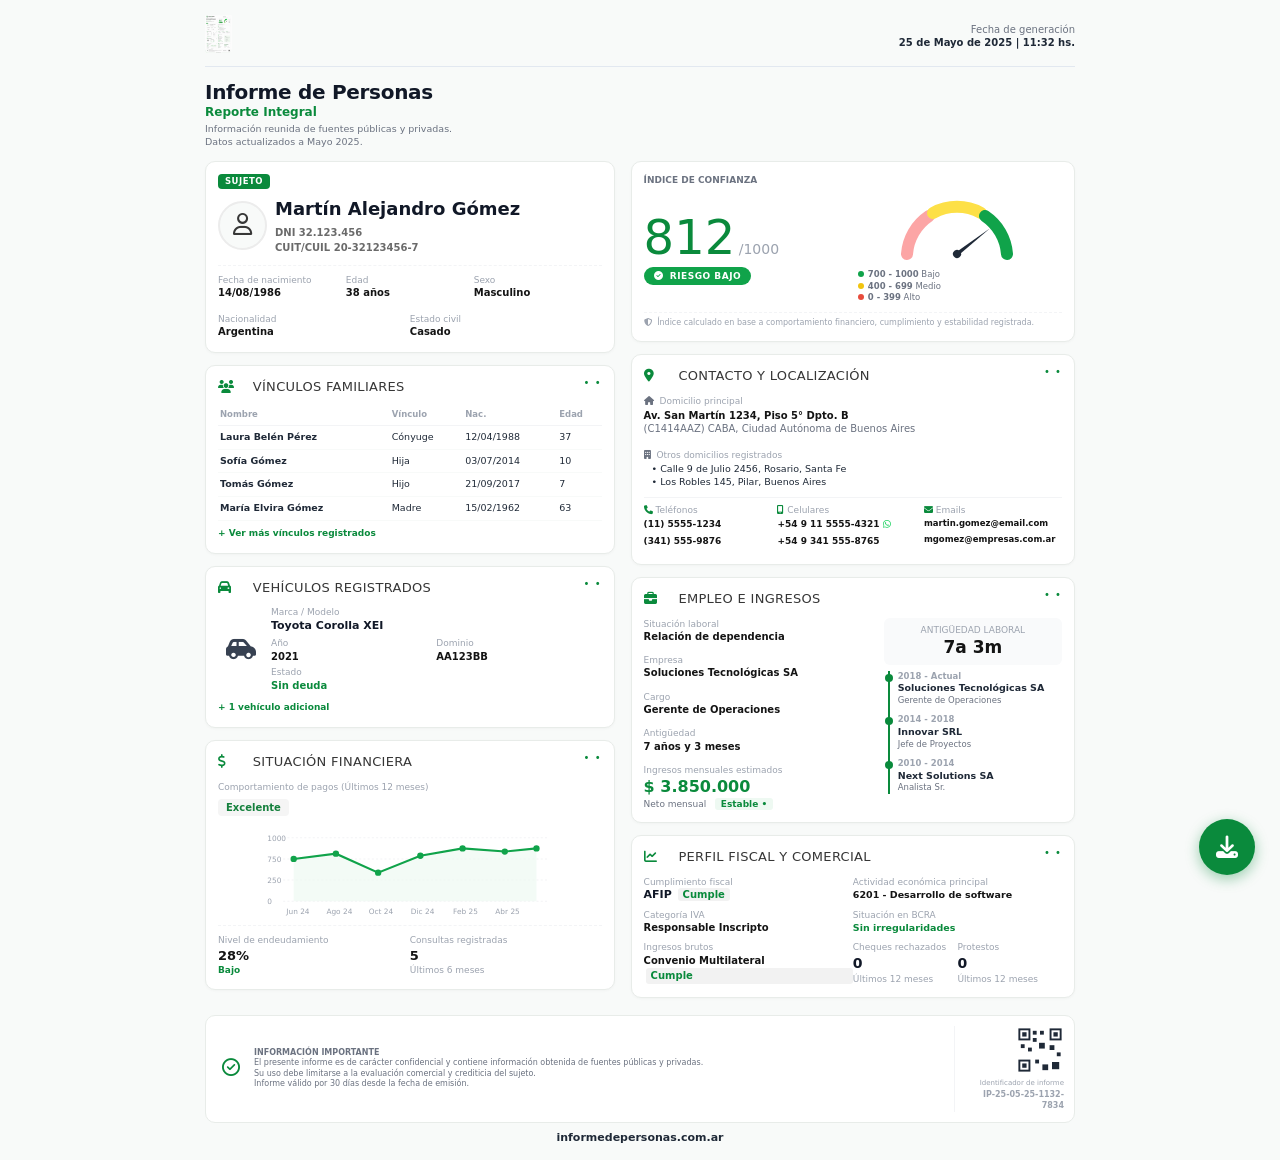
==== web-php/src/pages/informe-demo.html @ 94c23d66 "sitio en php + informe" ====
<!DOCTYPE html>
<html lang="es">
<head>
    <meta charset="UTF-8">
    <meta name="viewport" content="width=device-width, initial-scale=1.0">
    <title>Informe de Personas - Martín Alejandro Gómez</title>
    <!-- FontAwesome for Icons -->
    <link rel="stylesheet" href="https://cdnjs.cloudflare.com/ajax/libs/font-awesome/6.4.0/css/all.min.css">
    <style>
        :root {
            --primary-green: #0a8a3c;
            --primary-green-dark: #06632a;
            --light-green: #eef9f2;
            --badge-green-bg: #10a34a;
            --bg-page: #f8faf9;
            --card-bg: #ffffff;
            --border-color: #e8ece9;
            --text-main: #1f2937;
            --text-muted: #6b7280;
            --text-light: #9ca3af;
        }

        @page {
            size: A4;
            margin: 10mm 12mm;
            background-color: var(--bg-page);
        }

        * {
            box-sizing: border-box;
            margin: 0;
            padding: 0;
            font-family: 'Segoe UI', system-ui, -apple-system, BlinkMacSystemFont, Roboto, sans-serif;
        }

        body {
            background-color: var(--bg-page);
            color: var(--text-main);
            font-size: 11px;
            line-height: 1.35;
            padding: 15px;
            max-width: 900px;
            margin: 0 auto;
        }

        /* Header */
        .header {
            display: table;
            width: 100%;
            margin-bottom: 12px;
            border-bottom: 1px solid #e2e8f0;
            padding-bottom: 8px;
        }
        .header-left {
            display: table-cell;
            vertical-align: middle;
        }
        .header-left img {
            height: 38px;
        }
        .header-right {
            display: table-cell;
            vertical-align: middle;
            text-align: right;
            color: var(--text-muted);
            font-size: 10px;
        }
        .header-right strong {
            color: var(--text-main);
        }

        /* Title section */
        .doc-title-block {
            margin-bottom: 12px;
        }
        .doc-title {
            font-size: 20px;
            font-weight: 800;
            color: #111827;
            letter-spacing: -0.3px;
        }
        .doc-subtitle {
            font-size: 12px;
            font-weight: 600;
            color: var(--primary-green);
            margin-top: -2px;
        }
        .doc-desc {
            font-size: 9.5px;
            color: var(--text-muted);
            margin-top: 3px;
        }

        /* Layout Grid */
        .grid-container {
            display: table;
            width: 100%;
            table-layout: fixed;
        }
        .col-left {
            display: table-cell;
            width: 48%;
            vertical-align: top;
            padding-right: 8px;
        }
        .col-right {
            display: table-cell;
            width: 52%;
            vertical-align: top;
            padding-left: 8px;
        }

        /* Cards Styling */
        .card {
            background: var(--card-bg);
            border-radius: 10px;
            border: 1px solid var(--border-color);
            padding: 12px;
            margin-bottom: 12px;
            box-shadow: 0 1px 3px rgba(0,0,0,0.03);
            position: relative;
            page-break-inside: avoid;
        }

        .card-header-badge {
            display: inline-block;
            background: var(--primary-green);
            color: white;
            font-size: 8.5px;
            font-weight: 700;
            padding: 2px 7px;
            border-radius: 4px;
            text-transform: uppercase;
            margin-bottom: 8px;
            letter-spacing: 0.5px;
        }

        .card-dots {
            position: absolute;
            top: 10px;
            right: 12px;
            color: var(--primary-green);
            font-size: 10px;
            letter-spacing: 1px;
        }

        .card-title-with-icon {
            display: table;
            width: 100%;
            margin-bottom: 10px;
        }
        .card-title-icon {
            display: table-cell;
            width: 22px;
            vertical-align: middle;
            color: var(--primary-green);
            font-size: 13px;
        }
        .card-title-text {
            display: table-cell;
            vertical-align: middle;
            padding-left: 0.8rem;
            font-size: 13px;
            font-weight: 500;
            color: #363636;
            text-transform: uppercase;
            letter-spacing: 0.3px;
        }

        /* Sujeto Card */
        .profile-row {
            display: table;
            width: 100%;
            margin-bottom: 10px;
        }
        .profile-avatar {
            display: table-cell;
            width: 40px;
            vertical-align: middle;
            text-align: center;
        }
        .perfil-avatar-circulo {
            width: 49px;
            height: 49px;
            border-radius: 50%;
            border: 2px solid #ececec;
            display: inline-block;
            line-height: 43px;
            color: #373737;
            font-size: 22px;
            background: #f8faf9;
            text-align: center;
        }
        .profile-info {
            display: table-cell;
            vertical-align: middle;
            padding-left: 8px;
        }
        .profile-name {
            font-size: 18px;
            font-weight: 600;
            color: #111827;
        }
        .profile-dni {
            font-size: 10px;
            color: #6a6a6a;
            font-weight: 600;
            padding-top: 0.3rem;
        }
        .profile-cuit {
            font-size: 10px;
            color: #6a6a6a;
            font-weight: 600;
            padding-top: 0.1rem;
        }

        .data-grid-3 {
            display: table;
            width: 100%;
            margin-top: 8px;
            border-top: 1px dashed #f3f4f6;
            padding-top: 8px;
        }
        .data-col-3 {
            display: table-cell;
            width: 33.33%;
            vertical-align: top;
        }
        .label-muted {
            font-size: 9px;
            color: var(--text-light);
            display: block;
        }
        .value-bold {
            font-size: 10px;
            font-weight: 600;
            color: #141414;
            padding-bottom: 5px;
        }

        /* Gauge & Score */
        .gauge-container {
            display: table;
            width: 100%;
        }
        .gauge-left {
            display: table-cell;
            width: 50%;
            vertical-align: middle;
        }
        .gauge-right {
            display: table-cell;
            width: 50%;
            vertical-align: middle;
            text-align: center;
        }

        .score-num {
            font-size: 48px;
            font-weight: 400;
            color: var(--primary-green);
            line-height: 1;
            display: inline-block;
        }
        .score-max {
            font-size: 14px;
            color: var(--text-light);
            font-weight: 400;
        }

        .badge-risk {
            background: var(--badge-green-bg);
            color: white;
            font-weight: 800;
            font-size: 9px;
            padding: 3px 10px;
            border-radius: 12px;
            display: inline-block;
            margin-top: 6px;
            letter-spacing: 0.5px;
        }

        .gauge-svg-wrap {
            text-align: center;
            position: relative;
            width: 130px;
            margin: 0 auto;
        }

        .gauge-legend {
            font-size: 8.5px;
            color: var(--text-muted);
            line-height: 1.4;
            text-align: left;
            margin-left: 5px;
        }
        .gauge-legend-dot {
            display: inline-block;
            width: 6px;
            height: 6px;
            border-radius: 50%;
            margin-right: 4px;
        }

        /* Table Styling */
        .custom-table {
            width: 100%;
            border-collapse: collapse;
            font-size: 9.5px;
            margin-top: 4px;
        }
        .custom-table th {
            text-align: left;
            color: var(--text-light);
            font-weight: 600;
            padding: 4px 2px;
            font-size: 8.5px;
            border-bottom: 1px solid #f3f4f6;
        }
        .custom-table td {
            padding: 5px 2px;
            color: var(--text-main);
            border-bottom: 1px solid #f8faf9;
        }
        .custom-table td.bold {
            font-weight: 700;
        }

        .link-more {
            color: var(--primary-green);
            font-size: 9px;
            font-weight: 700;
            text-decoration: none;
            display: inline-block;
            margin-top: 6px;
        }

        /* Vehicle section */
        .vehicle-box {
            display: table;
            width: 100%;
            margin-top: 4px;
        }
        .vehicle-icon {
            display: table-cell;
            width: 45px;
            vertical-align: middle;
            text-align: center;
            font-size: 24px;
            color: #374151;
        }
        .vehicle-details {
            display: table-cell;
            vertical-align: middle;
            padding-left: 8px;
        }
        .vehicle-name {
            font-size: 11px;
            font-weight: 600;
            color: #111827;
        }
        .vehicle-grid {
            display: table;
            width: 100%;
            margin-top: 4px;
        }
        .vehicle-col {
            display: table-cell;
            width: 50%;
        }

        /* Financial chart area */
        .fin-badge {
            background: #f5f5f5;
            color: #15803d;
            font-weight: 600;
            font-size: 10px;
            padding: 2px 8px;
            border-radius: 4px;
            display: inline-block;
            margin-top: 6px;
        }

        /* Timeline for Employment */
        .timeline-box {
            border-left: 2px solid var(--primary-green);
            padding-left: 8px;
            margin-left: 4px;
            margin-top: 6px;
        }
        .timeline-item {
            margin-bottom: 8px;
            position: relative;
        }
        .timeline-item::before {
            content: '';
            position: absolute;
            left: -13px;
            top: 3px;
            width: 8px;
            height: 8px;
            border-radius: 50%;
            background: var(--primary-green);
        }
        .timeline-date {
            font-size: 8.5px;
            color: var(--text-light);
            font-weight: 600;
        }
        .timeline-title {
            font-size: 9.5px;
            font-weight: 700;
            color: var(--text-main);
        }
        .timeline-sub {
            font-size: 8.5px;
            color: var(--text-muted);
        }

        /* Footer disclaimer */
        .footer-card {
            background: #ffffff;
            border: 1px solid var(--border-color);
            border-radius: 10px;
            padding: 10px;
            display: table;
            width: 100%;
            margin-top: 5px;
            page-break-inside: avoid;
        }
        .footer-icon {
            display: table-cell;
            width: 30px;
            vertical-align: middle;
            color: var(--primary-green);
            font-size: 18px;
            text-align: center;
        }
        .footer-text {
            display: table-cell;
            vertical-align: middle;
            padding-left: 8px;
            font-size: 8px;
            color: var(--text-muted);
            line-height: 1.3;
        }
        .footer-qr {
            display: table-cell;
            width: 110px;
            vertical-align: middle;
            text-align: right;
            border-left: 1px solid #f3f4f6;
            padding-left: 8px;
        }
        .qr-code-img {
            width: 48px;
            height: 48px;
        }
        .qr-id {
            font-size: 8px;
            color: var(--text-light);
            margin-top: 2px;
            font-weight: 700;
        }

        .footer-url {
            text-align: center;
            font-size: 11px;
            font-weight: 800;
            color: var(--text-main);
            margin-top: 8px;
        }

        /* Floating Download Button (Hide when printing to PDF) */
        .btn-float-download {
            position: fixed;
            bottom: 25px;
            right: 25px;
            background: var(--primary-green);
            color: white;
            width: 56px;
            height: 56px;
            border-radius: 50%;
            display: flex;
            align-items: center;
            justify-content: center;
            box-shadow: 0 4px 14px rgba(10, 138, 60, 0.4);
            cursor: pointer;
            text-decoration: none;
            transition: all 0.2s ease;
            z-index: 9999;
            border: none;
            outline: none;
        }
        .btn-float-download:hover {
            background: var(--primary-green-dark);
            transform: scale(1.08);
        }
        .btn-float-download i {
            font-size: 22px;
        }

        @media print {
            body {
                padding: 0;
                background-color: white;
            }
            .btn-float-download {
                display: none !important;
            }
            .card {
                box-shadow: none;
            }
        }
    </style>
</head>
<body>

    <!-- Floating Download Button -->
    <button class="btn-float-download" id="downloadPdfBtn" title="Descargar Informe en PDF">
        <i class="fas fa-download"></i>
    </button>

    <!-- Header Block -->
    <div class="header">
        <div class="header-left">
            <img src="[data-uri]" alt="Informe de Personas Logo">
        </div>
        <div class="header-right">
            Fecha de generación<br>
            <strong>25 de Mayo de 2025 | 11:32 hs.</strong>
        </div>
    </div>

    <!-- Title Block -->
    <div class="doc-title-block">
        <div class="doc-title">Informe de Personas</div>
        <div class="doc-subtitle">Reporte Integral</div>
        <div class="doc-desc">
            Información reunida de fuentes públicas y privadas.<br>
            Datos actualizados a Mayo 2025.
        </div>
    </div>

    <!-- Main Two Column Grid -->
    <div class="grid-container">
        
        <!-- Left Column -->
        <div class="col-left">
            
            <!-- Sujeto Card -->
            <div class="card">
                <span class="card-header-badge">SUJETO</span>
                <div class="profile-row">
                    <div class="profile-avatar">
                        <div class="perfil-avatar-circulo">
                            <i class="far fa-user"></i>
                        </div>
                    </div>
                    <div class="profile-info">
                        <div class="profile-name">Martín Alejandro Gómez</div>
                        <div class="profile-dni">DNI 32.123.456</div>
                        <div class="profile-cuit">CUIT/CUIL 20-32123456-7</div>
                    </div>
                </div>

                <div class="data-grid-3">
                    <div class="data-col-3">
                        <span class="label-muted">Fecha de nacimiento</span>
                        <span class="value-bold">14/08/1986</span>
                    </div>
                    <div class="data-col-3">
                        <span class="label-muted">Edad</span>
                        <span class="value-bold">38 años</span>
                    </div>
                    <div class="data-col-3">
                        <span class="label-muted">Sexo</span>
                        <span class="value-bold">Masculino</span>
                    </div>
                </div>

                <div class="data-grid-3" style="border-top: none; padding-top: 4px;">
                    <div class="data-col-3" style="width: 50%;">
                        <span class="label-muted">Nacionalidad</span>
                        <span class="value-bold">Argentina</span>
                    </div>
                    <div class="data-col-3" style="width: 50%;">
                        <span class="label-muted">Estado civil</span>
                        <span class="value-bold">Casado</span>
                    </div>
                </div>
            </div>

            <!-- Vínculos Familiares Card -->
            <div class="card">
                <span class="card-dots">• •</span>
                <div class="card-title-with-icon">
                    <div class="card-title-icon"><i class="fas fa-users"></i></div>
                    <div class="card-title-text">VÍNCULOS FAMILIARES</div>
                </div>

                <table class="custom-table">
                    <thead>
                        <tr>
                            <th>Nombre</th>
                            <th>Vínculo</th>
                            <th>Nac.</th>
                            <th>Edad</th>
                        </tr>
                    </thead>
                    <tbody>
                        <tr>
                            <td class="bold">Laura Belén Pérez</td>
                            <td>Cónyuge</td>
                            <td>12/04/1988</td>
                            <td>37</td>
                        </tr>
                        <tr>
                            <td class="bold">Sofía Gómez</td>
                            <td>Hija</td>
                            <td>03/07/2014</td>
                            <td>10</td>
                        </tr>
                        <tr>
                            <td class="bold">Tomás Gómez</td>
                            <td>Hijo</td>
                            <td>21/09/2017</td>
                            <td>7</td>
                        </tr>
                        <tr>
                            <td class="bold">María Elvira Gómez</td>
                            <td>Madre</td>
                            <td>15/02/1962</td>
                            <td>63</td>
                        </tr>
                    </tbody>
                </table>
                <a href="#" class="link-more">+ Ver más vínculos registrados</a>
            </div>

            <!-- Vehículos Registrados Card -->
            <div class="card">
                <span class="card-dots">• •</span>
                <div class="card-title-with-icon">
                    <div class="card-title-icon"><i class="fas fa-car"></i></div>
                    <div class="card-title-text">VEHÍCULOS REGISTRADOS</div>
                </div>

                <div class="vehicle-box">
                    <div class="vehicle-icon">
                        <i class="fas fa-car-side"></i>
                    </div>
                    <div class="vehicle-details">
                        <div class="label-muted">Marca / Modelo</div>
                        <div class="vehicle-name">Toyota Corolla XEI</div>
                        
                        <div class="vehicle-grid">
                            <div class="vehicle-col">
                                <span class="label-muted">Año</span>
                                <span class="value-bold">2021</span>
                            </div>
                            <div class="vehicle-col">
                                <span class="label-muted">Dominio</span>
                                <span class="value-bold">AA123BB</span>
                            </div>
                        </div>
                        <div class="vehicle-grid" style="margin-top: 2px;">
                            <div class="vehicle-col">
                                <span class="label-muted">Estado</span>
                                <span class="value-bold" style="color: var(--primary-green);">Sin deuda</span>
                            </div>
                        </div>
                    </div>
                </div>
                <a href="#" class="link-more" style="margin-top: 8px;">+ 1 vehículo adicional</a>
            </div>

            <!-- Situación Financiera Card -->
            <div class="card">
                <span class="card-dots">• •</span>
                <div class="card-title-with-icon">
                    <div class="card-title-icon"><i class="fas fa-dollar-sign"></i></div>
                    <div class="card-title-text">SITUACIÓN FINANCIERA</div>
                </div>

                <div style="margin-bottom: 6px;">
                    <span class="label-muted">Comportamiento de pagos (Últimos 12 meses)</span>
                    <div class="fin-badge">Excelente</div>
                </div>

                <!-- Line Chart SVG -->
                <div style="width: 100%; height: 95px; margin: 4px 0 8px 0; position: relative;">
                    <svg viewBox="0 0 280 90" style="width: 100%; height: 100%;">
                        <!-- Background Grid lines -->
                        <line x1="20" y1="15" x2="270" y2="15" stroke="#f3f4f6" stroke-dasharray="2" />
                        <text x="5" y="18" fill="#9ca3af" font-size="7">1000</text>

                        <line x1="20" y1="35" x2="270" y2="35" stroke="#f3f4f6" stroke-dasharray="2" />
                        <text x="5" y="38" fill="#9ca3af" font-size="7">750</text>

                        <line x1="20" y1="55" x2="270" y2="55" stroke="#f3f4f6" stroke-dasharray="2" />
                        <text x="5" y="58" fill="#9ca3af" font-size="7">250</text>

                        <line x1="20" y1="75" x2="270" y2="75" stroke="#f3f4f6" stroke-dasharray="2" />
                        <text x="5" y="78" fill="#9ca3af" font-size="7">0</text>

                        <!-- Filled area under chart -->
                        <polygon points="30,35 70,30 110,48 150,32 190,25 230,28 260,25 260,75 30,75" fill="#eef9f2" opacity="0.7"/>

                        <!-- Chart Line -->
                        <polyline points="30,35 70,30 110,48 150,32 190,25 230,28 260,25" fill="none" stroke="#10a34a" stroke-width="2"/>

                        <!-- Data Dots -->
                        <circle cx="30" cy="35" r="3" fill="#10a34a"/>
                        <circle cx="70" cy="30" r="3" fill="#10a34a"/>
                        <circle cx="110" cy="48" r="3" fill="#10a34a"/>
                        <circle cx="150" cy="32" r="3" fill="#10a34a"/>
                        <circle cx="190" cy="25" r="3" fill="#10a34a"/>
                        <circle cx="230" cy="28" r="3" fill="#10a34a"/>
                        <circle cx="260" cy="25" r="3" fill="#10a34a"/>

                        <!-- X Axis Labels -->
                        <text x="23" y="87" fill="#9ca3af" font-size="7">Jun 24</text>
                        <text x="61" y="87" fill="#9ca3af" font-size="7">Ago 24</text>
                        <text x="101" y="87" fill="#9ca3af" font-size="7">Oct 24</text>
                        <text x="141" y="87" fill="#9ca3af" font-size="7">Dic 24</text>
                        <text x="181" y="87" fill="#9ca3af" font-size="7">Feb 25</text>
                        <text x="221" y="87" fill="#9ca3af" font-size="7">Abr 25</text>
                    </svg>
                </div>

                <div class="data-grid-3">
                    <div class="data-col-3" style="width: 50%;">
                        <span class="label-muted">Nivel de endeudamiento</span>
                        <span class="value-bold" style="font-size: 13px;">28%</span>
                        <span class="label-muted" style="color: var(--primary-green); font-weight:700;">Bajo</span>
                    </div>
                    <div class="data-col-3" style="width: 50%;">
                        <span class="label-muted">Consultas registradas</span>
                        <span class="value-bold" style="font-size: 13px;">5</span>
                        <span class="label-muted">Últimos 6 meses</span>
                    </div>
                </div>
            </div>

        </div>

        <!-- Right Column -->
        <div class="col-right">

            <!-- Índice de Confianza Card -->
            <div class="card">
                <div style="font-size: 9px; font-weight: 700; color: var(--text-muted); text-transform: uppercase; margin-bottom: 8px;">
                    ÍNDICE DE CONFIANZA
                </div>

                <div class="gauge-container">
                    <div class="gauge-left">
                        <div class="score-num">812</div>
                        <span class="score-max">/1000</span>
                        <br>
                        <div class="badge-risk"><i class="fas fa-check-circle" style="margin-right: 3px;"></i> RIESGO BAJO</div>
                    </div>
                    <div class="gauge-right">
                        <!-- Semi-circle Gauge SVG -->
                        <div class="gauge-svg-wrap">
                            <svg viewBox="0 0 120 70" width="120" height="70">
                                <!-- Background Arc Paths -->
                                <!-- High Risk (Red/Orange) -->
                                <path d="M 10 60 A 50 50 0 0 1 32 22" fill="none" stroke="#fca5a5" stroke-width="12" stroke-linecap="round"/>
                                <!-- Medium Risk (Yellow) -->
                                <path d="M 36 19 A 50 50 0 0 1 84 19" fill="none" stroke="#fde047" stroke-width="12" stroke-linecap="round"/>
                                <!-- Low Risk (Green) -->
                                <path d="M 88 22 A 50 50 0 0 1 110 60" fill="none" stroke="#10a34a" stroke-width="12" stroke-linecap="round"/>

                                <!-- Gauge Needle pointing at 812 (~142 deg) -->
                                <g transform="translate(60,60) rotate(52)">
                                    <polygon points="-2,0 0,-42 2,0" fill="#1f2937" />
                                    <circle cx="0" cy="0" r="4" fill="#1f2937" />
                                </g>
                            </svg>
                        </div>
                        <div class="gauge-legend">
                            <div><span class="gauge-legend-dot" style="background:#10a34a;"></span><strong>700 - 1000</strong> Bajo</div>
                            <div><span class="gauge-legend-dot" style="background:#f1c40f;"></span><strong>400 - 699</strong> Medio</div>
                            <div><span class="gauge-legend-dot" style="background:#e74c3c;"></span><strong>0 - 399</strong> Alto</div>
                        </div>
                    </div>
                </div>

                <div style="font-size: 8px; color: var(--text-light); margin-top: 8px; border-top: 1px dashed #f3f4f6; padding-top: 5px;">
                    <i class="fas fa-shield-alt" style="margin-right: 3px;"></i> Índice calculado en base a comportamiento financiero, cumplimiento y estabilidad registrada.
                </div>
            </div>

            <!-- Contacto y Localización Card -->
            <div class="card">
                <span class="card-dots">• •</span>
                <div class="card-title-with-icon">
                    <div class="card-title-icon"><i class="fas fa-map-marker-alt"></i></div>
                    <div class="card-title-text">CONTACTO Y LOCALIZACIÓN</div>
                </div>

                <div style="margin-bottom: 8px;">
                    <div class="label-muted"><i class="fas fa-home" style="margin-right: 3px; color: var(--text-muted);"></i> Domicilio principal</div>
                    <div class="value-bold" style="font-size: 10px; margin-top: 2px;">
                        Av. San Martín 1234, Piso 5° Dpto. B<br>
                        <span style="font-weight: 500; color: var(--text-muted);">(C1414AAZ) CABA, Ciudad Autónoma de Buenos Aires</span>
                    </div>
                </div>

                <div style="margin-bottom: 8px;">
                    <div class="label-muted"><i class="fas fa-building" style="margin-right: 3px; color: var(--text-muted);"></i> Otros domicilios registrados</div>
                    <div style="font-size: 9.5px; color: var(--text-main); margin-top: 2px; padding-left: 8px;">
                        • Calle 9 de Julio 2456, Rosario, Santa Fe<br>
                        • Los Robles 145, Pilar, Buenos Aires
                    </div>
                </div>

                <div class="data-grid-3" style="border-top: 1px solid #f3f4f6; padding-top: 6px;">
                    <div class="data-col-3" style="width: 32%;">
                        <span class="label-muted"><i class="fas fa-phone" style="color:var(--primary-green);"></i> Teléfonos</span>
                        <span class="value-bold" style="display:block; font-size:9px; margin-top:2px;">(11) 5555-1234</span>
                        <span class="value-bold" style="display:block; font-size:9px;">(341) 555-9876</span>
                    </div>
                    <div class="data-col-3" style="width: 35%;">
                        <span class="label-muted"><i class="fas fa-mobile-alt" style="color:var(--primary-green);"></i> Celulares</span>
                        <span class="value-bold" style="display:block; font-size:9px; margin-top:2px;">+54 9 11 5555-4321 <i class="fab fa-whatsapp" style="color:#25D366; font-size:9px;"></i></span>
                        <span class="value-bold" style="display:block; font-size:9px;">+54 9 341 555-8765</span>
                    </div>
                    <div class="data-col-3" style="width: 33%;">
                        <span class="label-muted"><i class="fas fa-envelope" style="color:var(--primary-green);"></i> Emails</span>
                        <span class="value-bold" style="display:block; font-size:8.5px; margin-top:2px; word-break:break-all;">martin.gomez@email.com</span>
                        <span class="value-bold" style="display:block; font-size:8.5px; word-break:break-all;">mgomez@empresas.com.ar</span>
                    </div>
                </div>
            </div>

            <!-- Empleo e Ingresos Card -->
            <div class="card">
                <span class="card-dots">• •</span>
                <div class="card-title-with-icon">
                    <div class="card-title-icon"><i class="fas fa-briefcase"></i></div>
                    <div class="card-title-text">EMPLEO E INGRESOS</div>
                </div>

                <div style="display: table; width: 100%;">
                    <div style="display: table-cell; width: 55%; vertical-align: top;">
                        <span class="label-muted">Situación laboral</span>
                        <span class="value-bold" style="display: block; margin-bottom: 6px;">Relación de dependencia</span>

                        <span class="label-muted">Empresa</span>
                        <span class="value-bold" style="display: block; margin-bottom: 6px;">Soluciones Tecnológicas SA</span>

                        <span class="label-muted">Cargo</span>
                        <span class="value-bold" style="display: block; margin-bottom: 6px;">Gerente de Operaciones</span>

                        <span class="label-muted">Antigüedad</span>
                        <span class="value-bold" style="display: block; margin-bottom: 6px;">7 años y 3 meses</span>

                        <span class="label-muted">Ingresos mensuales estimados</span>
                        <div style="font-size: 16px; font-weight: 800; color: var(--primary-green);">$ 3.850.000</div>
                        <span class="label-muted" style="color: var(--text-muted);">Neto mensual &nbsp; <span style="background:#eef9f2; color:var(--primary-green); padding:1px 6px; border-radius:3px; font-weight:700;">Estable •</span></span>
                    </div>

                    <div style="display: table-cell; width: 45%; vertical-align: top; padding-left: 10px;">
                        <div style="background: #f9fafb; padding: 6px; border-radius: 6px; text-align: center; margin-bottom: 6px;">
                            <span class="label-muted">ANTIGÜEDAD LABORAL</span>
                            <span style="font-size: 17px; font-weight: 600; color: #141414; display: block;">7a 3m</span>
                        </div>

                        <!-- Mini timeline -->
                        <div class="timeline-box">
                            <div class="timeline-item">
                                <div class="timeline-date">2018 - Actual</div>
                                <div class="timeline-title">Soluciones Tecnológicas SA</div>
                                <div class="timeline-sub">Gerente de Operaciones</div>
                            </div>
                            <div class="timeline-item">
                                <div class="timeline-date">2014 - 2018</div>
                                <div class="timeline-title">Innovar SRL</div>
                                <div class="timeline-sub">Jefe de Proyectos</div>
                            </div>
                            <div class="timeline-item" style="margin-bottom:0;">
                                <div class="timeline-date">2010 - 2014</div>
                                <div class="timeline-title">Next Solutions SA</div>
                                <div class="timeline-sub">Analista Sr.</div>
                            </div>
                        </div>
                    </div>
                </div>
            </div>

            <!-- Perfil Fiscal y Comercial Card -->
            <div class="card">
                <span class="card-dots">• •</span>
                <div class="card-title-with-icon">
                    <div class="card-title-icon"><i class="fas fa-chart-line"></i></div>
                    <div class="card-title-text">PERFIL FISCAL Y COMERCIAL</div>
                </div>

                <div class="data-grid-3" style="border-top: none; padding-top: 0;">
                    <div class="data-col-3" style="width: 50%;">
                        <span class="label-muted">Cumplimiento fiscal</span>
                        <div style="font-weight: 800; color: #111827; font-size: 11px;">AFIP <span style="background: #f2f2f2; color: var(--primary-green); padding: 1px 5px; border-radius: 3px; font-size: 10px; font-weight: 600; margin-left: 2px;">Cumple</span></div>
                        
                        <span class="label-muted" style="margin-top: 6px;">Categoría IVA</span>
                        <span class="value-bold">Responsable Inscripto</span>

                        <span class="label-muted" style="margin-top: 6px;">Ingresos brutos</span>
                        <span class="value-bold">Convenio Multilateral</span>
                        <span class="label-muted" style="background: #f2f2f2; color: var(--primary-green); padding: 1px 5px; border-radius: 3px; font-size: 10px; font-weight: 600; margin-left: 2px;">Cumple</span>
                    </div>

                    <div class="data-col-3" style="width: 50%;">
                        <span class="label-muted">Actividad económica principal</span>
                        <span class="value-bold" style="font-size: 9.5px;">6201 - Desarrollo de software</span>

                        <span class="label-muted" style="margin-top: 6px;">Situación en BCRA</span>
                        <span class="value-bold" style="color:var(--primary-green); font-size: 9.5px;">Sin irregularidades</span>

                        <div style="display: table; width: 100%; margin-top: 6px;">
                            <div style="display: table-cell; width: 50%;">
                                <span class="label-muted">Cheques rechazados</span>
                                <span style="font-size: 14px; font-weight: 800; color: #111827; display:block;">0</span>
                                <span class="label-muted">Últimos 12 meses</span>
                            </div>
                            <div style="display: table-cell; width: 50%;">
                                <span class="label-muted">Protestos</span>
                                <span style="font-size: 14px; font-weight: 800; color: #111827; display:block;">0</span>
                                <span class="label-muted">Últimos 12 meses</span>
                            </div>
                        </div>
                    </div>
                </div>
            </div>

        </div>

    </div>

    <!-- Footer Disclaimer Block -->
    <div class="footer-card">
        <div class="footer-icon">
            <i class="far fa-check-circle"></i>
        </div>
        <div class="footer-text">
            <strong>INFORMACIÓN IMPORTANTE</strong><br>
            El presente informe es de carácter confidencial y contiene información obtenida de fuentes públicas y privadas.<br>
            Su uso debe limitarse a la evaluación comercial y crediticia del sujeto.<br>
            Informe válido por 30 días desde la fecha de emisión.
        </div>
        <div class="footer-qr">
            <!-- Inline SVG QR Code Representation -->
            <svg class="qr-code-img" viewBox="0 0 100 100">
                <rect width="100" height="100" fill="white"/>
                <!-- QR Corners -->
                <rect x="5" y="5" width="25" height="25" fill="#1f2937"/>
                <rect x="9" y="9" width="17" height="17" fill="white"/>
                <rect x="13" y="13" width="9" height="9" fill="#1f2937"/>

                <rect x="70" y="5" width="25" height="25" fill="#1f2937"/>
                <rect x="74" y="9" width="17" height="17" fill="white"/>
                <rect x="78" y="13" width="9" height="9" fill="#1f2937"/>

                <rect x="5" y="70" width="25" height="25" fill="#1f2937"/>
                <rect x="9" y="74" width="17" height="17" fill="white"/>
                <rect x="13" y="78" width="9" height="9" fill="#1f2937"/>

                <!-- Mock QR Bits -->
                <rect x="35" y="10" width="8" height="8" fill="#1f2937"/>
                <rect x="50" y="10" width="8" height="8" fill="#1f2937"/>
                <rect x="35" y="25" width="8" height="8" fill="#1f2937"/>
                <rect x="48" y="35" width="12" height="12" fill="#1f2937"/>
                <rect x="10" y="38" width="8" height="8" fill="#1f2937"/>
                <rect x="25" y="45" width="8" height="8" fill="#1f2937"/>
                <rect x="70" y="40" width="10" height="10" fill="#1f2937"/>
                <rect x="85" y="55" width="8" height="8" fill="#1f2937"/>
                <rect x="40" y="70" width="8" height="8" fill="#1f2937"/>
                <rect x="55" y="80" width="12" height="12" fill="#1f2937"/>
                <rect x="75" y="75" width="15" height="15" fill="#1f2937"/>
            </svg>
            <div style="font-size: 7px; color: var(--text-light);">Identificador de informe</div>
            <div class="qr-id">IP-25-05-25-1132-7834</div>
        </div>
    </div>

    <div class="footer-url">
        informedepersonas.com.ar
    </div>

    <!-- Script to trigger PDF print/download -->
    <script>
        document.getElementById('downloadPdfBtn').addEventListener('click', function() {
            window.print();
        });
    </script>
</body>
</html>
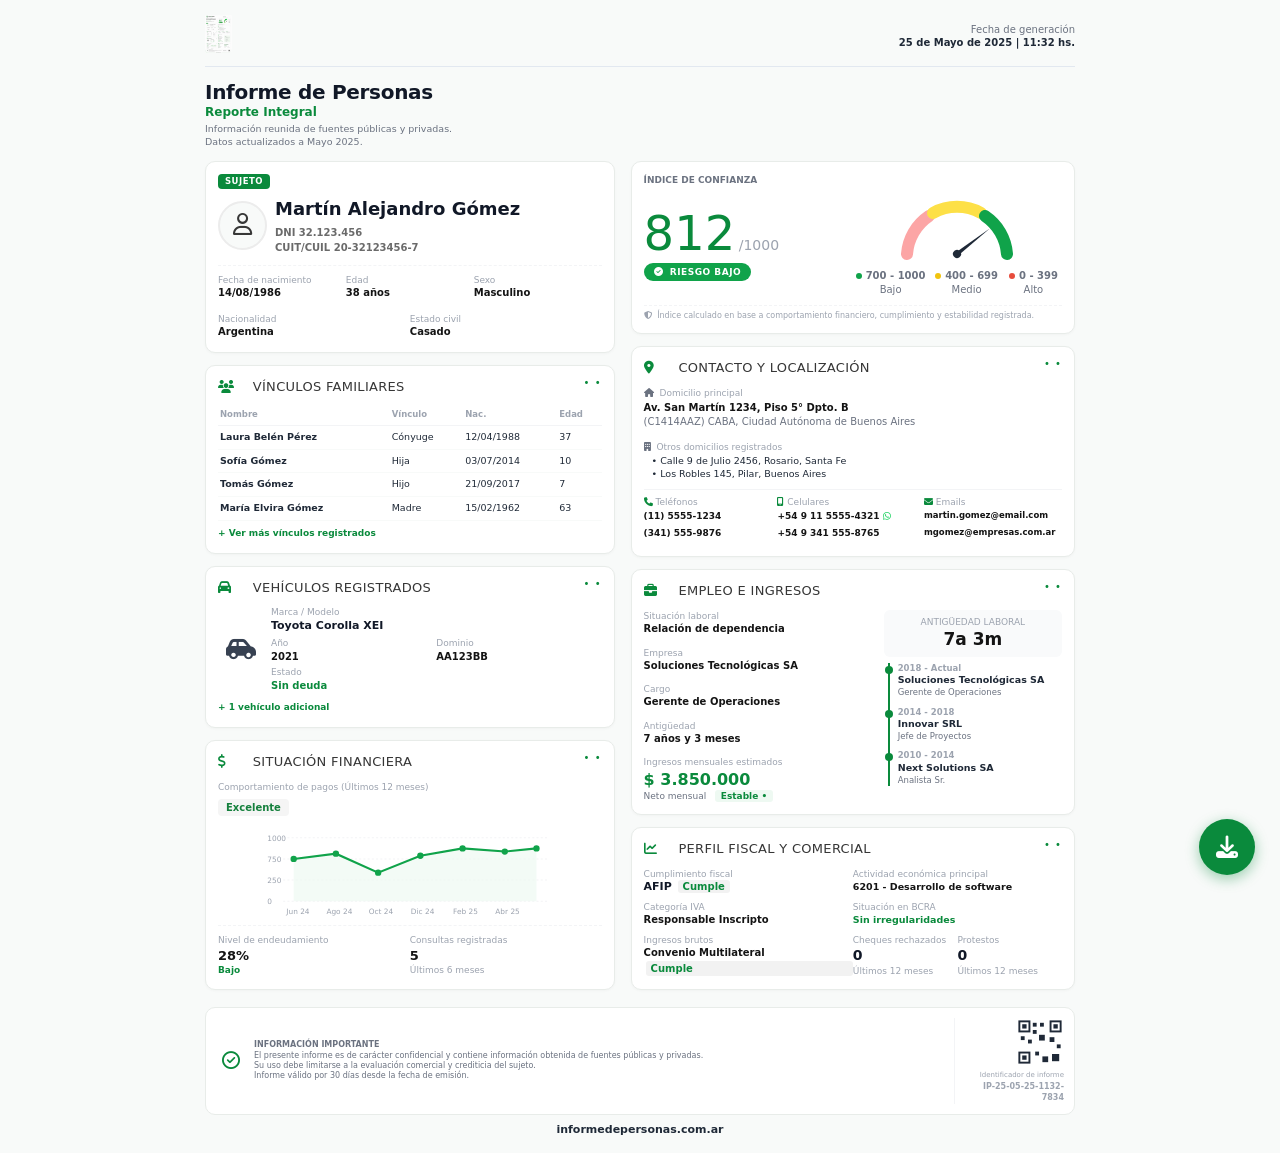
==== commit 5b7833d5: "ajustes finales del informe" ====
--- a/web-php/src/pages/informe-demo.html
+++ b/web-php/src/pages/informe-demo.html
@@ -288,11 +288,11 @@
         }
 
         .gauge-legend {
-            font-size: 8.5px;
+            font-size: 10px;
             color: var(--text-muted);
             line-height: 1.4;
-            text-align: left;
-            margin-left: 5px;
+            display: inline-flex;
+            margin-left: 0;
         }
         .gauge-legend-dot {
             display: inline-block;
